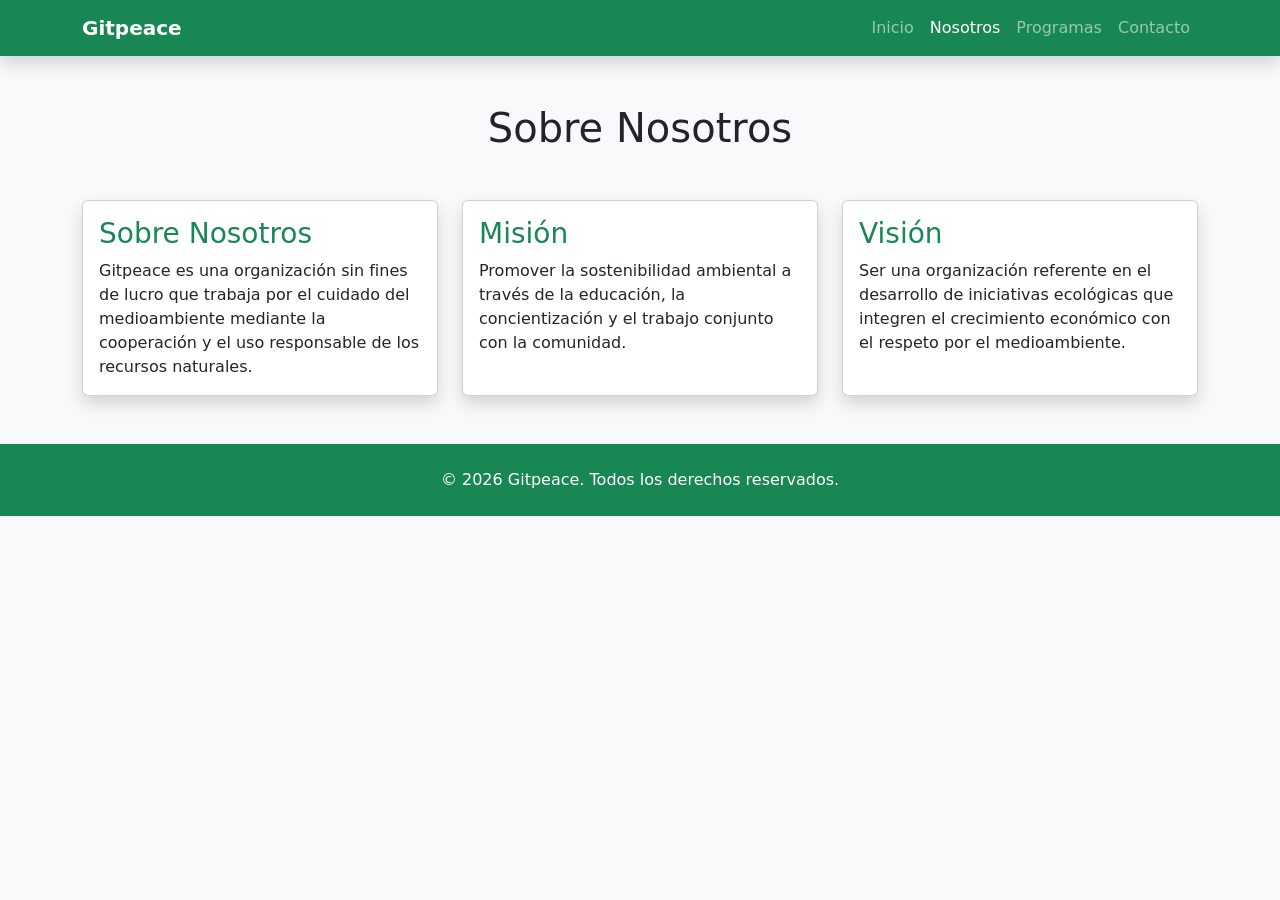
==== HTML/nosotros/nosotros.html @ 9cf47833 "Integracion de Bootstrap en Gitpeace" ====
<!DOCTYPE html>
<html lang="es">
<head>
    <meta charset="UTF-8">
    <meta name="viewport" content="width=device-width, initial-scale=1.0">
    <title>Nosotros - Gitpeace</title>

    <link href="https://cdn.jsdelivr.net/npm/bootstrap@5.3.3/dist/css/bootstrap.min.css" rel="stylesheet">
    <link rel="stylesheet" href="../css/style.css">
</head>

<body class="bg-light">

    <!-- NAVBAR -->

    <nav class="navbar navbar-expand-lg navbar-dark bg-success shadow">
        <div class="container">

            <a class="navbar-brand fw-bold" href="../index.html">
                Gitpeace
            </a>

            <button class="navbar-toggler" type="button"
                data-bs-toggle="collapse"
                data-bs-target="#menu">

                <span class="navbar-toggler-icon"></span>

            </button>

            <div class="collapse navbar-collapse" id="menu">

                <ul class="navbar-nav ms-auto">

                    <li class="nav-item">
                        <a class="nav-link" href="../index.html">Inicio</a>
                    </li>

                    <li class="nav-item">
                        <a class="nav-link active" href="nosotros.html">Nosotros</a>
                    </li>

                    <li class="nav-item">
                        <a class="nav-link" href="../programas/programas.html">Programas</a>
                    </li>

                    <li class="nav-item">
                        <a class="nav-link" href="../contacto/contacto.html">Contacto</a>
                    </li>

                </ul>

            </div>

        </div>
    </nav>

    <!-- CONTENIDO -->

    <main class="container my-5">

        <h1 class="text-center mb-5">
            Sobre Nosotros
        </h1>

        <div class="row g-4">

            <div class="col-md-4">

                <div class="card h-100 shadow">

                    <div class="card-body">

                        <h3 class="card-title text-success">
                            Sobre Nosotros
                        </h3>

                        <p class="card-text">
                            Gitpeace es una organización sin fines de lucro que trabaja por el cuidado del medioambiente mediante la cooperación y el uso responsable de los recursos naturales.
                        </p>

                    </div>

                </div>

            </div>

            <div class="col-md-4">

                <div class="card h-100 shadow">

                    <div class="card-body">

                        <h3 class="card-title text-success">
                            Misión
                        </h3>

                        <p class="card-text">
                            Promover la sostenibilidad ambiental a través de la educación, la concientización y el trabajo conjunto con la comunidad.
                        </p>

                    </div>

                </div>

            </div>

            <div class="col-md-4">

                <div class="card h-100 shadow">

                    <div class="card-body">

                        <h3 class="card-title text-success">
                            Visión
                        </h3>

                        <p class="card-text">
                            Ser una organización referente en el desarrollo de iniciativas ecológicas que integren el crecimiento económico con el respeto por el medioambiente.
                        </p>

                    </div>

                </div>

            </div>

        </div>

    </main>

    <!-- FOOTER -->

    <footer class="bg-success text-white text-center py-4 mt-5">

        <p class="mb-0">
            &copy; 2026 Gitpeace. Todos los derechos reservados.
        </p>

    </footer>

    <script src="https://cdn.jsdelivr.net/npm/bootstrap@5.3.3/dist/js/bootstrap.bundle.min.js"></script>

</body>
</html>
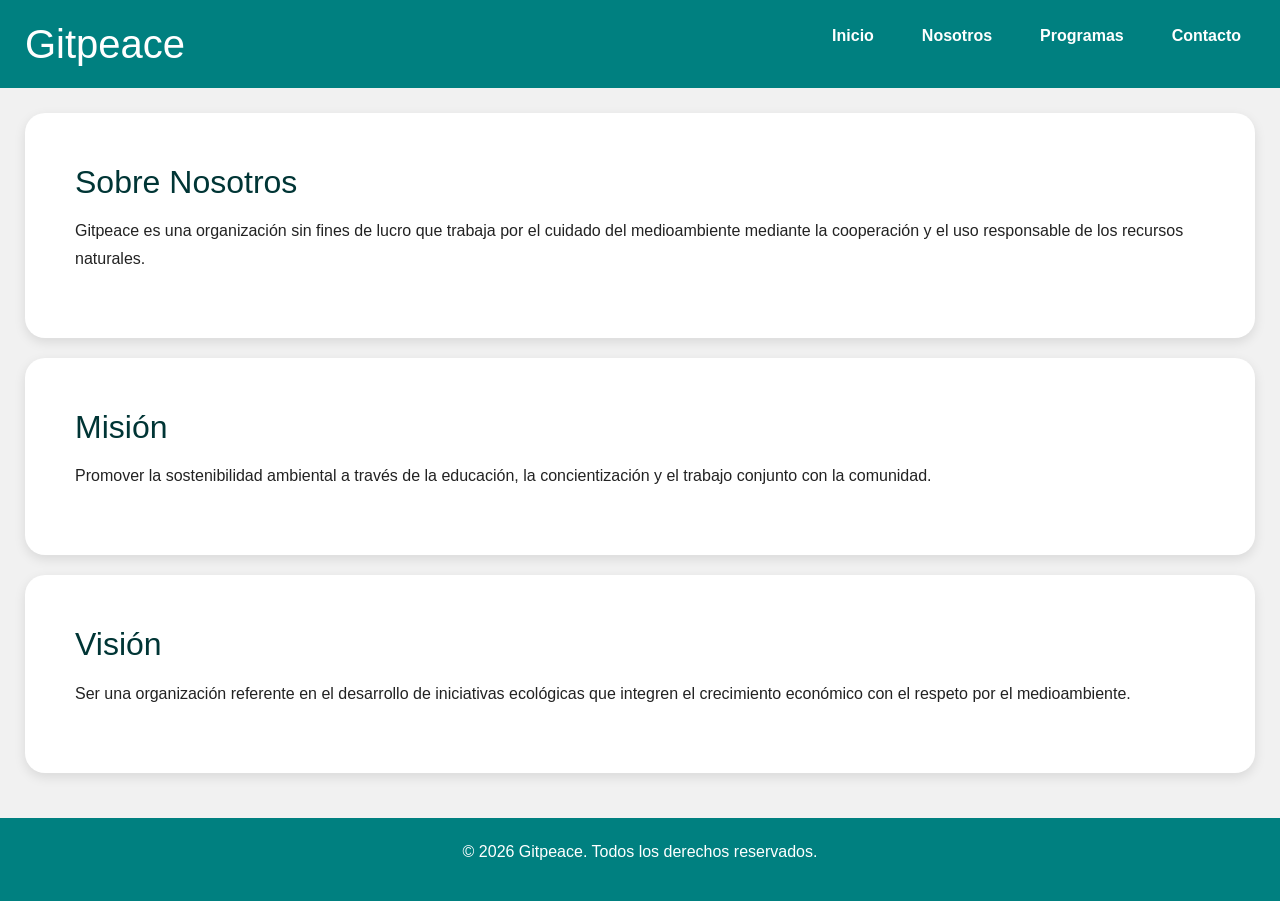
==== commit c145e83e: "arreglé los links al css" ====
--- a/HTML/nosotros/nosotros.html
+++ b/HTML/nosotros/nosotros.html
@@ -5,141 +5,49 @@
     <meta name="viewport" content="width=device-width, initial-scale=1.0">
     <title>Nosotros - Gitpeace</title>
 
-    <link href="https://cdn.jsdelivr.net/npm/bootstrap@5.3.3/dist/css/bootstrap.min.css" rel="stylesheet">
-    <link rel="stylesheet" href="../css/style.css">
+    <link rel="stylesheet" href="https://cdn.jsdelivr.net/npm/bootstrap@5.3.0/dist/css/bootstrap.min.css">
+    <link rel="stylesheet" href="../css/estilos.css">
 </head>
+<body>
 
-<body class="bg-light">
+<header id="header">
+    <h1 id="header h1">Gitpeace</h1>
+    <nav id="nav ul li a">
+        <ul>
+            <li><a href="../index.html">Inicio</a></li>
+            <li><a href="nosotros.html">Nosotros</a></li>
+            <li><a href="../programas/programas.html">Programas</a></li>
+            <li><a href="../contacto/contacto.html">Contacto</a></li>
+        </ul>
+    </nav>
+</header>
 
-    <!-- NAVBAR -->
+<main font-family="Arial, sans-serif">
+    <section>
+        <h2 id="h2">Sobre Nosotros</h2>
+        <p>
+            Gitpeace es una organización sin fines de lucro que trabaja por el cuidado del medioambiente mediante la cooperación y el uso responsable de los recursos naturales.
+        </p>
+    </section>
 
-    <nav class="navbar navbar-expand-lg navbar-dark bg-success shadow">
-        <div class="container">
+    <section>
+        <h2 id="h2">Misión</h2>
+        <p>
+            Promover la sostenibilidad ambiental a través de la educación, la concientización y el trabajo conjunto con la comunidad.
+        </p>
+    </section>
 
-            <a class="navbar-brand fw-bold" href="../index.html">
-                Gitpeace
-            </a>
+    <section>
+        <h2 id="h2">Visión</h2>
+        <p>
+            Ser una organización referente en el desarrollo de iniciativas ecológicas que integren el crecimiento económico con el respeto por el medioambiente.
+        </p>
+    </section>
+</main>
 
-            <button class="navbar-toggler" type="button"
-                data-bs-toggle="collapse"
-                data-bs-target="#menu">
-
-                <span class="navbar-toggler-icon"></span>
-
-            </button>
-
-            <div class="collapse navbar-collapse" id="menu">
-
-                <ul class="navbar-nav ms-auto">
-
-                    <li class="nav-item">
-                        <a class="nav-link" href="../index.html">Inicio</a>
-                    </li>
-
-                    <li class="nav-item">
-                        <a class="nav-link active" href="nosotros.html">Nosotros</a>
-                    </li>
-
-                    <li class="nav-item">
-                        <a class="nav-link" href="../programas/programas.html">Programas</a>
-                    </li>
-
-                    <li class="nav-item">
-                        <a class="nav-link" href="../contacto/contacto.html">Contacto</a>
-                    </li>
-
-                </ul>
-
-            </div>
-
-        </div>
-    </nav>
-
-    <!-- CONTENIDO -->
-
-    <main class="container my-5">
-
-        <h1 class="text-center mb-5">
-            Sobre Nosotros
-        </h1>
-
-        <div class="row g-4">
-
-            <div class="col-md-4">
-
-                <div class="card h-100 shadow">
-
-                    <div class="card-body">
-
-                        <h3 class="card-title text-success">
-                            Sobre Nosotros
-                        </h3>
-
-                        <p class="card-text">
-                            Gitpeace es una organización sin fines de lucro que trabaja por el cuidado del medioambiente mediante la cooperación y el uso responsable de los recursos naturales.
-                        </p>
-
-                    </div>
-
-                </div>
-
-            </div>
-
-            <div class="col-md-4">
-
-                <div class="card h-100 shadow">
-
-                    <div class="card-body">
-
-                        <h3 class="card-title text-success">
-                            Misión
-                        </h3>
-
-                        <p class="card-text">
-                            Promover la sostenibilidad ambiental a través de la educación, la concientización y el trabajo conjunto con la comunidad.
-                        </p>
-
-                    </div>
-
-                </div>
-
-            </div>
-
-            <div class="col-md-4">
-
-                <div class="card h-100 shadow">
-
-                    <div class="card-body">
-
-                        <h3 class="card-title text-success">
-                            Visión
-                        </h3>
-
-                        <p class="card-text">
-                            Ser una organización referente en el desarrollo de iniciativas ecológicas que integren el crecimiento económico con el respeto por el medioambiente.
-                        </p>
-
-                    </div>
-
-                </div>
-
-            </div>
-
-        </div>
-
-    </main>
-
-    <!-- FOOTER -->
-
-    <footer class="bg-success text-white text-center py-4 mt-5">
-
-        <p class="mb-0">
-            &copy; 2026 Gitpeace. Todos los derechos reservados.
-        </p>
-
-    </footer>
-
-    <script src="https://cdn.jsdelivr.net/npm/bootstrap@5.3.3/dist/js/bootstrap.bundle.min.js"></script>
+<footer id="footer">
+    <p>&copy; 2026 Gitpeace. Todos los derechos reservados.</p>
+</footer>
 
 </body>
 </html>
--- a/HTML/css/estilos.css
+++ b/HTML/css/estilos.css
@@ -0,0 +1,227 @@
+/*Reset*/
+*{
+    margin: 0;
+    padding: 0;
+    box-sizing: border-box;
+}
+
+/* Variables */
+:root {
+    --color-principal: teal;
+    --color-texto: #222;
+    --color-fondo: #f1f1f1;
+    --fuente-principal: Arial, sans-serif;
+ 
+}
+
+/* Estilos de body*/
+body {
+    font-family: var(--fuente-principal);
+    color: var(--color-texto);
+    background-color: var(--color-fondo)
+}
+
+/* =========================
+   MAIN Y SECCIONES
+========================= */
+
+main {
+    padding: 25px;
+}
+
+
+section{
+    background: white;
+    padding: 50px;
+    margin-bottom: 20px;
+    border-radius: 20px;
+}
+
+/* =========================
+   TITULOS
+========================= */
+
+h1 {
+    font-size: 2.5rem;
+    margin-bottom: 1rem;
+}
+
+h2 {
+    font-size: 2rem;
+    color: teal;
+    margin-bottom: 1rem;
+}
+
+h3 {
+    font-size: 1.5rem;
+    margin-bottom: 0.5rem;
+}
+
+/* =========================
+   PARRAFOS
+========================= */
+
+p {
+    margin-bottom: 1rem;
+    line-height: 1.7;
+}
+
+/* =========================
+   ARTICLES
+========================= */
+
+article {
+    margin-bottom: 2rem;
+    padding: 1rem;
+}
+
+img {
+    max-width: 100%;
+    height: auto;
+    border-radius: 8px;
+}
+
+
+/*ID CIERRE*/
+
+#cierre{
+    background-color: var(--color-principal);
+    color: white;
+    text-align: center;
+    border-radius: 20px;
+    
+}
+
+#cierre h3{
+    font-size: 35px;
+}
+
+#cierre p{
+    font-size: 1.0rem;
+    line-height: 1.5rem;
+}
+
+#cierre a{
+    color:#7ed6df;
+    text-decoration: none;
+    font-weight: bold;
+}
+
+/*Botones*/
+.boton{
+    display: inline-block;
+    margin-top: 10px;
+    padding: 10px;
+    background-color: var(--color-principal);
+    text-decoration: none;
+    color: var(--color-fondo);
+    border-radius: 5px;
+
+}
+
+.boton:hover{
+    background-color: #7ed6df;
+}
+
+article{
+    background: white;
+    padding: 50px;
+    margin-bottom: 20px;
+    border-radius: 20px;
+
+    box-shadow: 0 4px 12px rgba(0,0,0,0.1);
+    transition: transform 0.3s ease;
+}
+
+article:hover{
+            transform: scale(1.02);
+        }
+
+        /* =========================
+   HEADER Y NAV
+========================= */
+
+header {
+    background-color: var(--color-principal);
+    padding: 20px 25px;
+    display: flex;
+    align-items: center;
+    justify-content: space-between;
+}
+
+header h1 {
+    color: white;
+    margin-bottom: 0;
+}
+
+nav ul {
+    list-style: none;
+    display: flex;
+    gap: 20px;
+}
+
+nav ul li a {
+    color: white;
+    text-decoration: none;
+    font-weight: bold;
+    padding: 8px 14px;
+    border-radius: 6px;
+    transition: background-color 0.3s ease;
+}
+
+nav ul li a:hover {
+    background-color: #7ed6df;
+    color: var(--color-texto);
+}
+
+h2{
+    color: rgb(0, 53, 53);
+}
+
+/* =========================
+   SECCIONES - INDEX
+========================= */
+
+section {
+    background: white;
+    padding: 50px;
+    margin-bottom: 20px;
+    border-radius: 20px;
+    box-shadow: 0 4px 12px rgba(0,0,0,0.1);
+    transition: transform 0.3s ease;
+}
+
+section:hover {
+    transform: scale(1.02);
+}
+
+section img {
+    display: block;
+    margin: 0 auto 20px auto;
+}
+
+section ul {
+    margin-left: 20px;
+    margin-bottom: 1rem;
+}
+
+section ul li {
+    line-height: 1.9;
+}
+
+section a {
+    color: var(--color-principal);
+    text-decoration: none;
+    font-weight: bold;
+}
+
+section a:hover {
+    color: #7ed6df;
+}
+
+footer {
+    background-color: var(--color-principal);
+    color: white;
+    text-align: center;
+    padding: 20px 25px;
+}
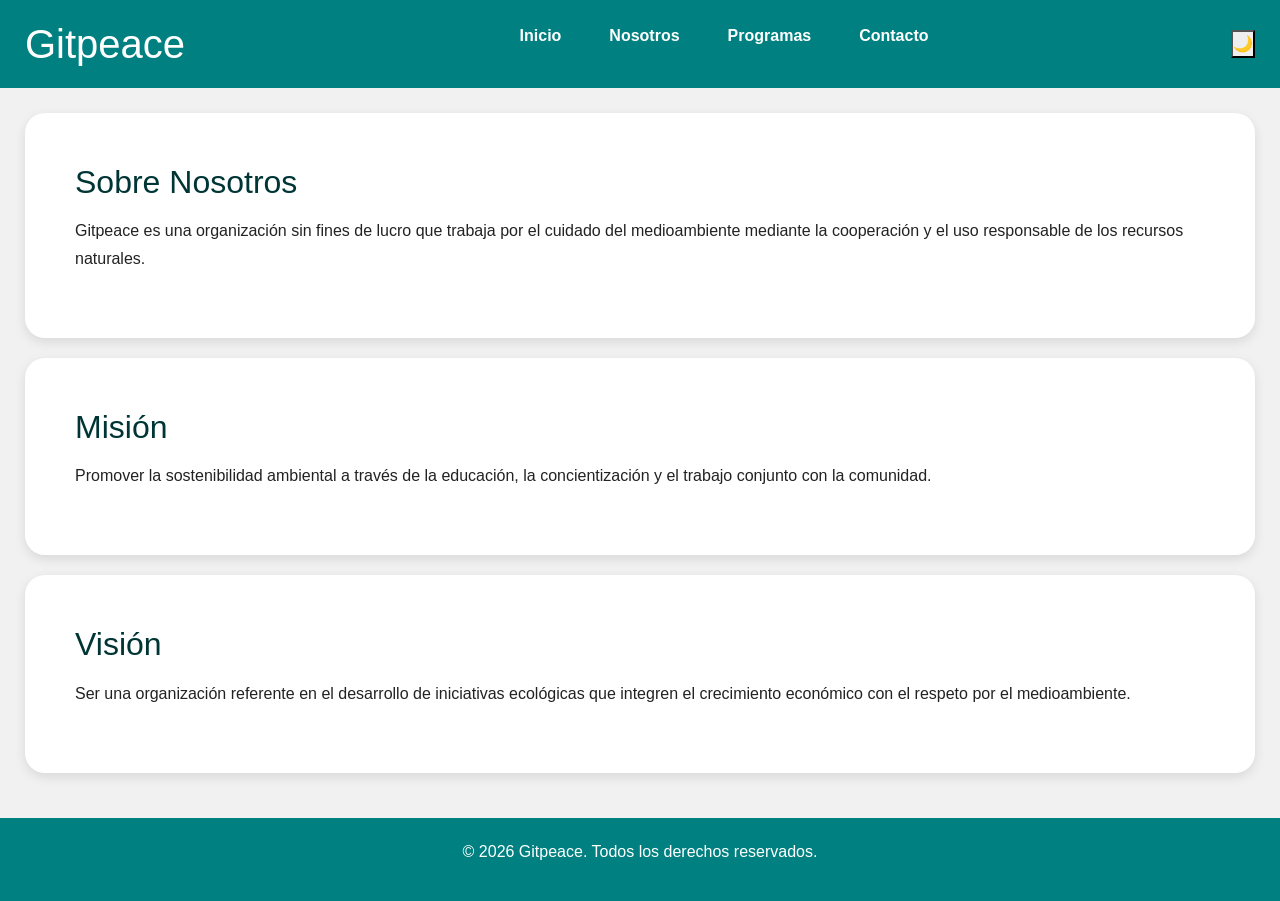
==== commit e0abbf1a: "modo oscuro con javascript" ====
--- a/HTML/nosotros/nosotros.html
+++ b/HTML/nosotros/nosotros.html
@@ -20,6 +20,7 @@
             <li><a href="../contacto/contacto.html">Contacto</a></li>
         </ul>
     </nav>
+    <button id="toggleModo" onclick="toggleModoOscuro()">🌙</button>
 </header>
 
 <main font-family="Arial, sans-serif">
@@ -48,6 +49,6 @@
 <footer id="footer">
     <p>&copy; 2026 Gitpeace. Todos los derechos reservados.</p>
 </footer>
-
+<script src="../js/script.js"></script>
 </body>
 </html>
--- a/HTML/css/estilos.css
+++ b/HTML/css/estilos.css
@@ -224,4 +224,22 @@
     color: white;
     text-align: center;
     padding: 20px 25px;
+}
+
+body.oscuro {
+    --color-principal: #1a6363;
+    --color-fondo: #1a1a1a;
+    --color-texto: #f1f1f1;
+    background-color: var(--color-fondo);
+    color: var(--color-texto);
+}
+
+body.oscuro section,
+body.oscuro article {
+    background-color: #2a2a2a;
+}
+
+body.oscuro header,
+body.oscuro footer {
+    background-color: #111;
 }
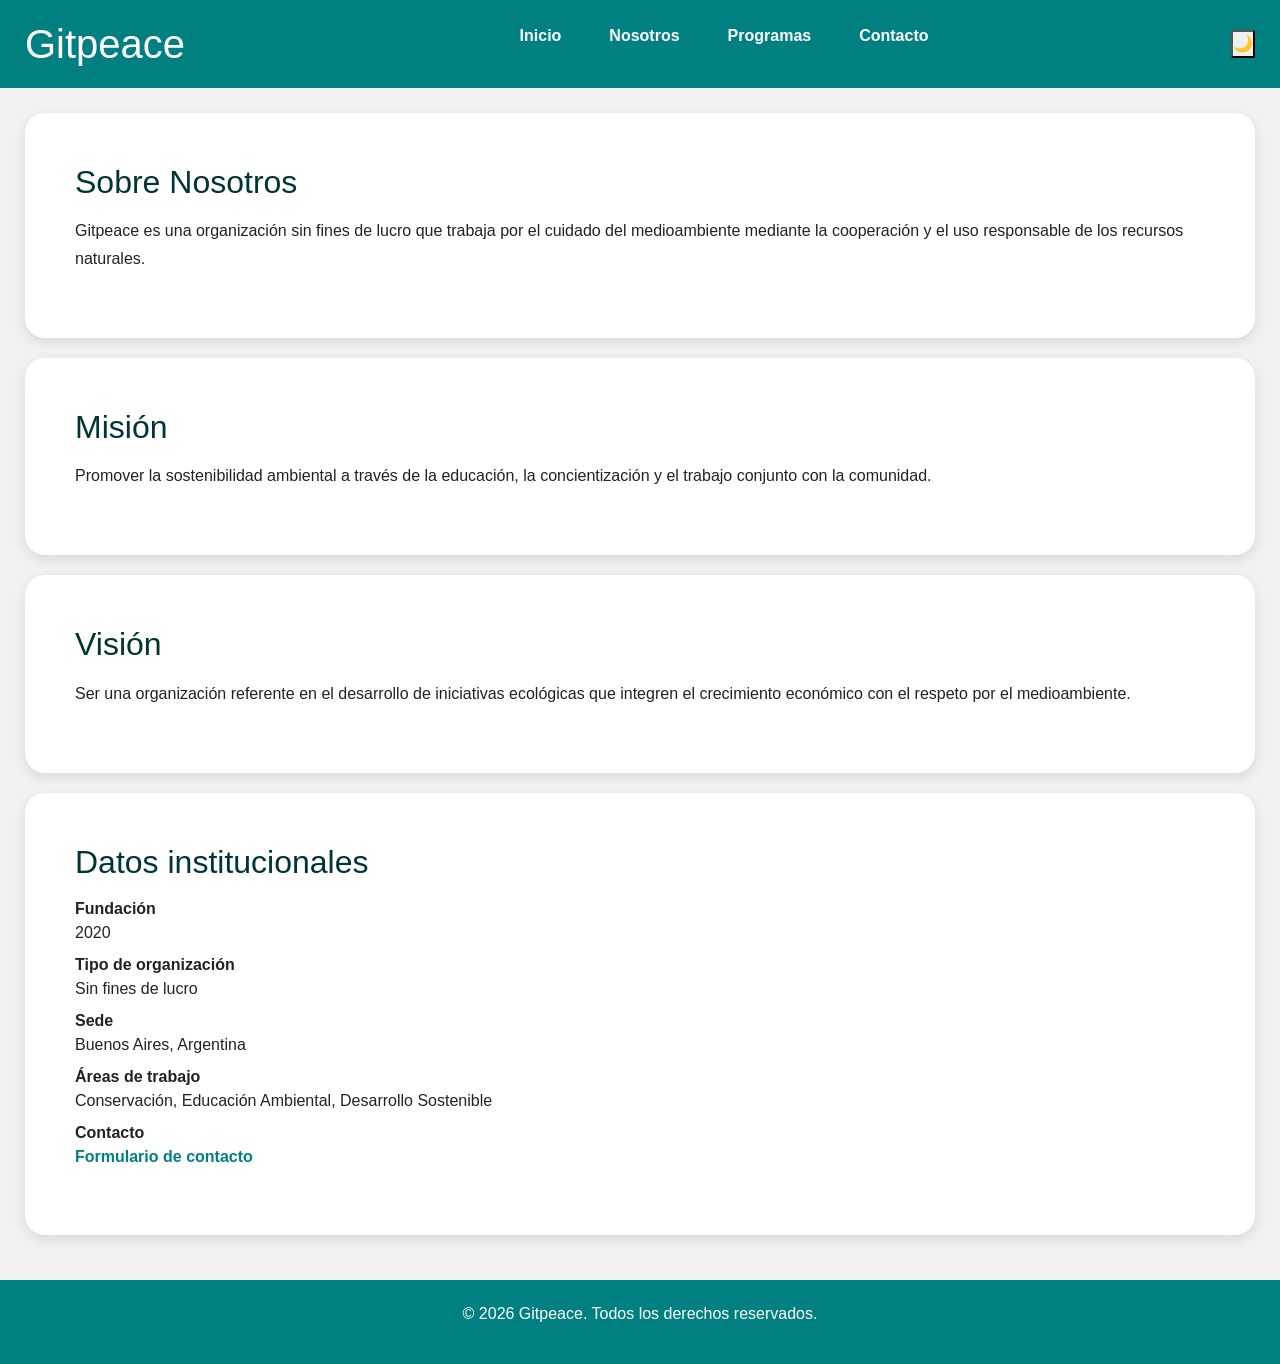
==== commit bdc5591a: "fix: nosotros.html: datos institucionales clave y jerarquías" ====
--- a/HTML/nosotros/nosotros.html
+++ b/HTML/nosotros/nosotros.html
@@ -1,3 +1,4 @@
+<!--
 <!DOCTYPE html>
 <html lang="es">
 <head>
@@ -51,4 +52,82 @@
 </footer>
 <script src="../js/script.js"></script>
 </body>
+</html>
+-->
+
+<!DOCTYPE html>
+<html lang="es">
+<head>
+    <meta charset="UTF-8">
+    <meta name="viewport" content="width=device-width, initial-scale=1.0">
+    <title>Nosotros - Gitpeace</title>
+    <link rel="stylesheet" href="https://cdn.jsdelivr.net/npm/bootstrap@5.3.0/dist/css/bootstrap.min.css">
+    <link rel="stylesheet" href="../css/estilos.css">
+</head>
+<body>
+
+<header>
+    <h1>Gitpeace</h1>
+    <nav>
+        <ul>
+            <li><a href="../index.html">Inicio</a></li>
+            <li><a href="nosotros.html">Nosotros</a></li>
+            <li><a href="../programas/programas.html">Programas</a></li>
+            <li><a href="../contactos/contacto.html">Contacto</a></li>
+        </ul>
+    </nav>
+    <button id="toggleModo" onclick="toggleModoOscuro()">🌙</button>
+</header>
+
+<main>
+    <section>
+        <h2>Sobre Nosotros</h2>
+        <p>
+            Gitpeace es una organización sin fines de lucro que trabaja por el cuidado del medioambiente 
+            mediante la cooperación y el uso responsable de los recursos naturales.
+        </p>
+    </section>
+
+    <section>
+        <h2>Misión</h2>
+        <p>
+            Promover la sostenibilidad ambiental a través de la educación, la concientización 
+            y el trabajo conjunto con la comunidad.
+        </p>
+    </section>
+
+    <section>
+        <h2>Visión</h2>
+        <p>
+            Ser una organización referente en el desarrollo de iniciativas ecológicas que integren 
+            el crecimiento económico con el respeto por el medioambiente.
+        </p>
+    </section>
+
+    <section>
+        <h2>Datos institucionales</h2>
+        <dl>
+            <dt>Fundación</dt>
+            <dd>2020</dd>
+
+            <dt>Tipo de organización</dt>
+            <dd>Sin fines de lucro</dd>
+
+            <dt>Sede</dt>
+            <dd>Buenos Aires, Argentina</dd>
+
+            <dt>Áreas de trabajo</dt>
+            <dd>Conservación, Educación Ambiental, Desarrollo Sostenible</dd>
+
+            <dt>Contacto</dt>
+            <dd><a href="../contactos/contacto.html">Formulario de contacto</a></dd>
+        </dl>
+    </section>
+</main>
+
+<footer>
+    <p>&copy; 2026 Gitpeace. Todos los derechos reservados.</p>
+</footer>
+<script src="../js/script.js"></script>
+</body>
 </html>
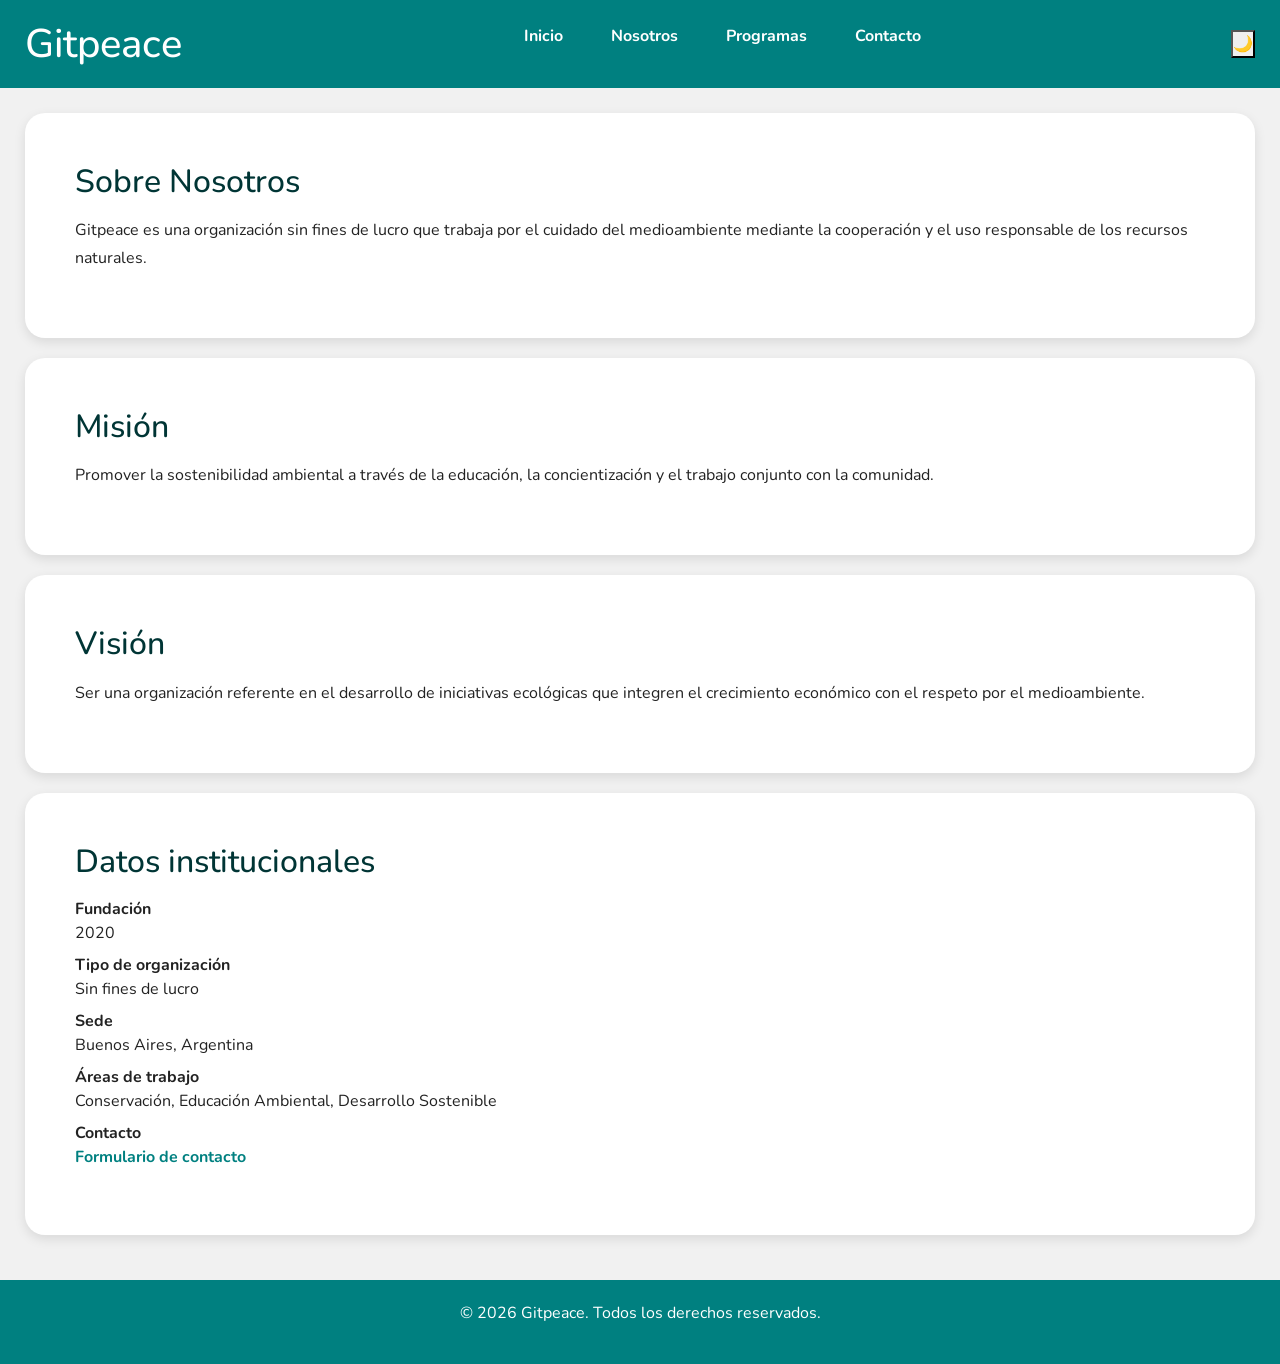
==== commit 879a6f0f: "fix: google font en todos los archivos" ====
--- a/HTML/nosotros/nosotros.html
+++ b/HTML/nosotros/nosotros.html
@@ -1,60 +1,3 @@
-<!--
-<!DOCTYPE html>
-<html lang="es">
-<head>
-    <meta charset="UTF-8">
-    <meta name="viewport" content="width=device-width, initial-scale=1.0">
-    <title>Nosotros - Gitpeace</title>
-
-    <link rel="stylesheet" href="https://cdn.jsdelivr.net/npm/bootstrap@5.3.0/dist/css/bootstrap.min.css">
-    <link rel="stylesheet" href="../css/estilos.css">
-</head>
-<body>
-
-<header id="header">
-    <h1 id="header h1">Gitpeace</h1>
-    <nav id="nav ul li a">
-        <ul>
-            <li><a href="../index.html">Inicio</a></li>
-            <li><a href="nosotros.html">Nosotros</a></li>
-            <li><a href="../programas/programas.html">Programas</a></li>
-            <li><a href="../contacto/contacto.html">Contacto</a></li>
-        </ul>
-    </nav>
-    <button id="toggleModo" onclick="toggleModoOscuro()">🌙</button>
-</header>
-
-<main font-family="Arial, sans-serif">
-    <section>
-        <h2 id="h2">Sobre Nosotros</h2>
-        <p>
-            Gitpeace es una organización sin fines de lucro que trabaja por el cuidado del medioambiente mediante la cooperación y el uso responsable de los recursos naturales.
-        </p>
-    </section>
-
-    <section>
-        <h2 id="h2">Misión</h2>
-        <p>
-            Promover la sostenibilidad ambiental a través de la educación, la concientización y el trabajo conjunto con la comunidad.
-        </p>
-    </section>
-
-    <section>
-        <h2 id="h2">Visión</h2>
-        <p>
-            Ser una organización referente en el desarrollo de iniciativas ecológicas que integren el crecimiento económico con el respeto por el medioambiente.
-        </p>
-    </section>
-</main>
-
-<footer id="footer">
-    <p>&copy; 2026 Gitpeace. Todos los derechos reservados.</p>
-</footer>
-<script src="../js/script.js"></script>
-</body>
-</html>
--->
-
 <!DOCTYPE html>
 <html lang="es">
 <head>
@@ -63,6 +6,9 @@
     <title>Nosotros - Gitpeace</title>
     <link rel="stylesheet" href="https://cdn.jsdelivr.net/npm/bootstrap@5.3.0/dist/css/bootstrap.min.css">
     <link rel="stylesheet" href="../css/estilos.css">
+    <link rel="preconnect" href="https://fonts.googleapis.com">
+    <link rel="preconnect" href="https://fonts.gstatic.com" crossorigin>
+    <link href="https://fonts.googleapis.com/css2?family=Nunito:wght@400;700&display=swap" rel="stylesheet">
 </head>
 <body>
 
--- a/HTML/css/estilos.css
+++ b/HTML/css/estilos.css
@@ -10,7 +10,7 @@
     --color-principal: teal;
     --color-texto: #222;
     --color-fondo: #f1f1f1;
-    --fuente-principal: Arial, sans-serif;
+    --fuente-principal: 'Nunito', Arial, sans-serif;
  
 }
 
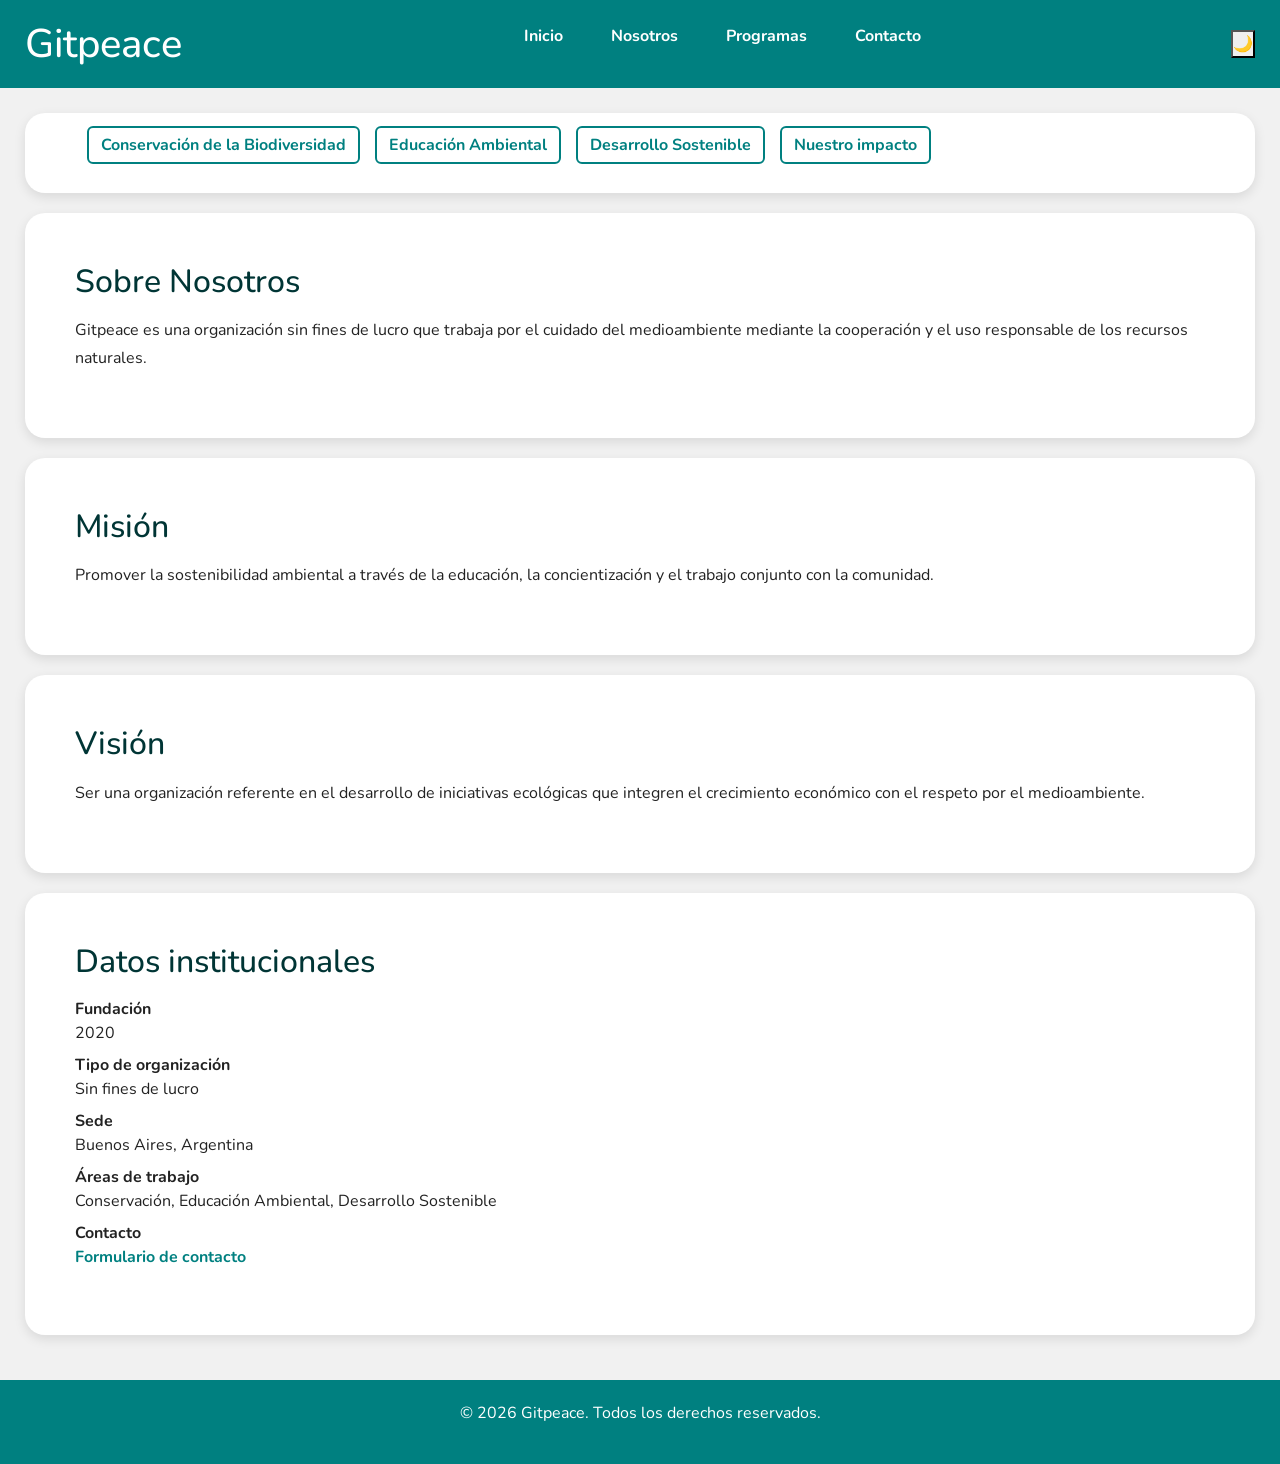
==== commit 56165294: "feat: indice de navegacion interna en cada pagina" ====
--- a/HTML/nosotros/nosotros.html
+++ b/HTML/nosotros/nosotros.html
@@ -26,6 +26,14 @@
 </header>
 
 <main>
+    <nav id="indice-programas">
+    <ul>
+        <li><a href="#biodiversidad">Conservación de la Biodiversidad</a></li>
+        <li><a href="#educacion-ambiental">Educación Ambiental</a></li>
+        <li><a href="#desarrollo-sostenible">Desarrollo Sostenible</a></li>
+        <li><a href="#impacto-general">Nuestro impacto</a></li>
+    </ul>
+    </nav>
     <section>
         <h2>Sobre Nosotros</h2>
         <p>
--- a/HTML/css/estilos.css
+++ b/HTML/css/estilos.css
@@ -76,12 +76,10 @@
 }
 
 img {
-    max-width: 100%;
+    max-width: 400px;
     height: auto;
     border-radius: 8px;
 }
-
-
 /*ID CIERRE*/
 
 #cierre{
@@ -242,4 +240,38 @@
 body.oscuro header,
 body.oscuro footer {
     background-color: #111;
+}
+
+#indice-programas,
+#indice-nosotros {
+    background: white;
+    padding: 20px 30px;
+    border-radius: 20px;
+    margin-bottom: 20px;
+    box-shadow: 0 4px 12px rgba(0,0,0,0.1);
+}
+
+#indice-programas ul,
+#indice-nosotros ul {
+    list-style: none;
+    display: flex;
+    gap: 15px;
+    flex-wrap: wrap;
+}
+
+#indice-programas ul li a,
+#indice-nosotros ul li a {
+    color: var(--color-principal);
+    font-weight: bold;
+    text-decoration: none;
+    padding: 6px 12px;
+    border: 2px solid var(--color-principal);
+    border-radius: 6px;
+    transition: background-color 0.3s ease;
+}
+
+#indice-programas ul li a:hover,
+#indice-nosotros ul li a:hover {
+    background-color: var(--color-principal);
+    color: white;
 }
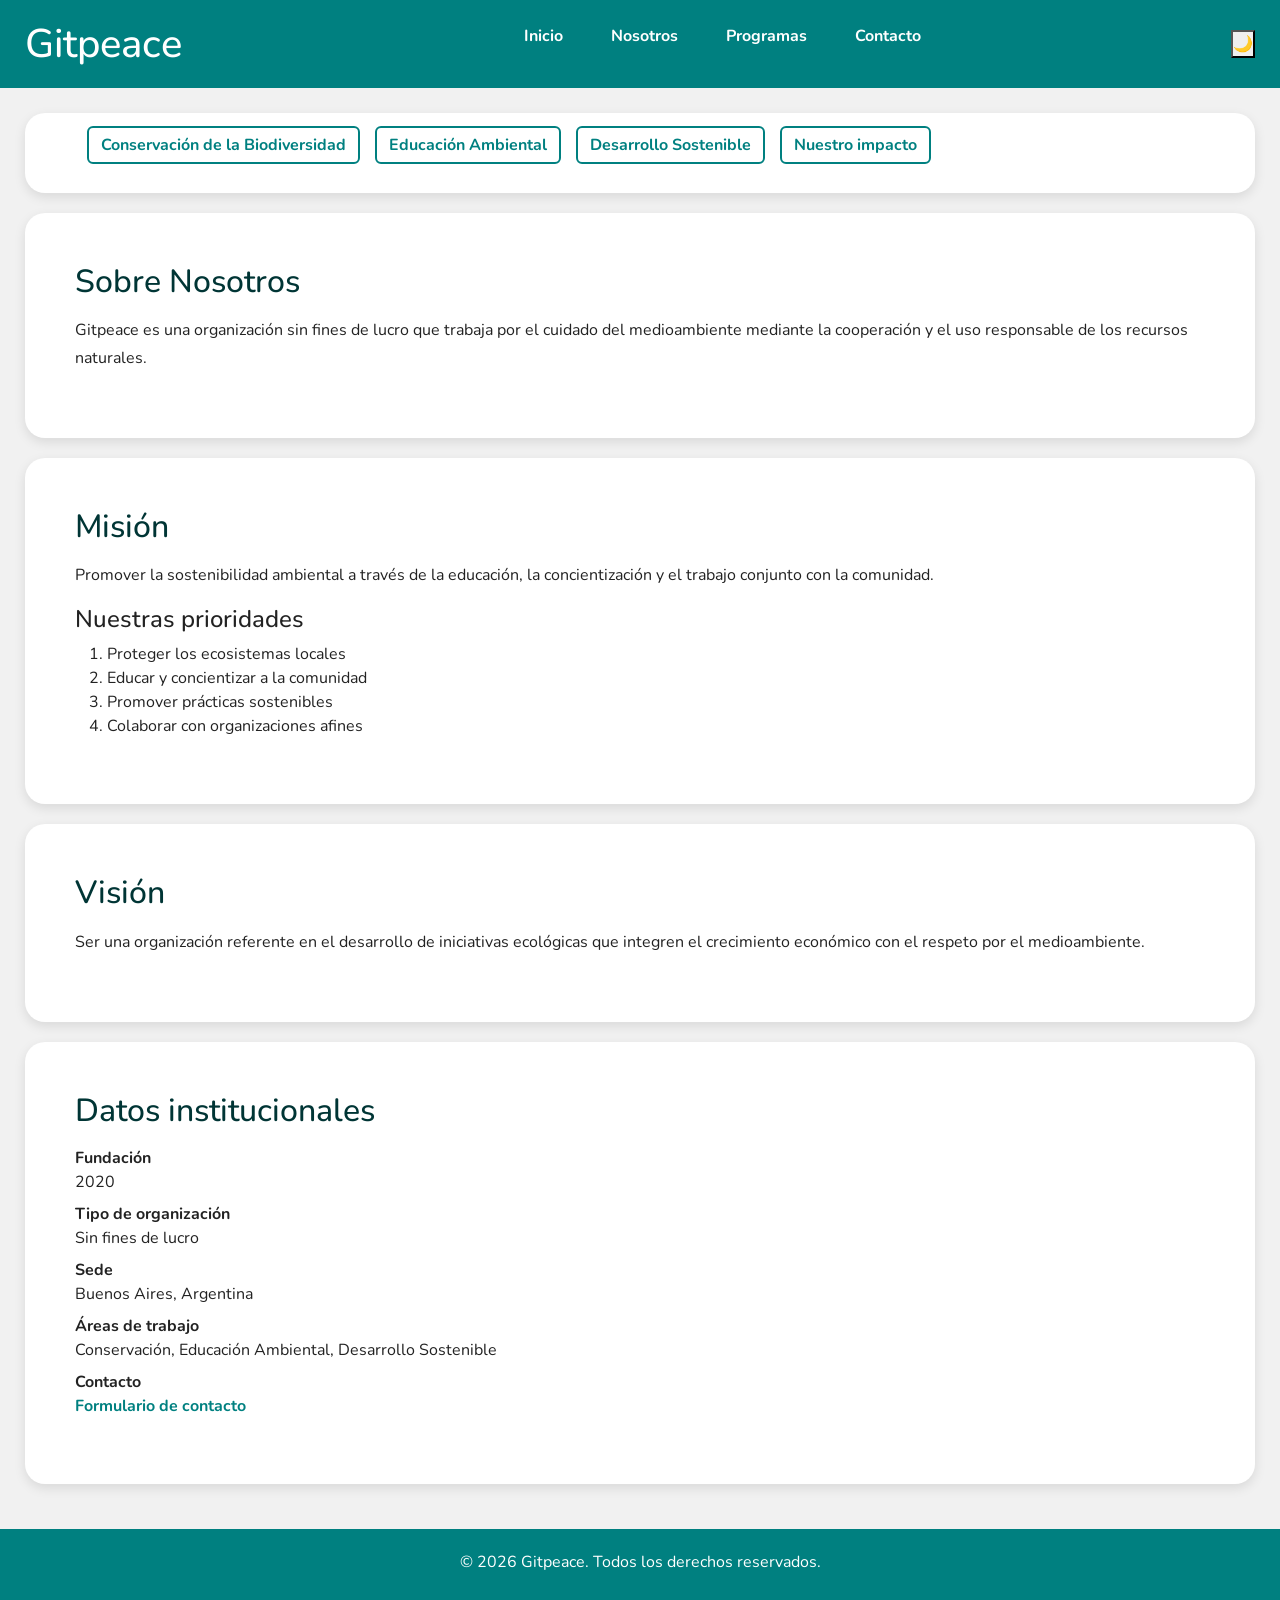
==== commit 6d7e52ec: "feat: nosotros: metí una lista ordenada" ====
--- a/HTML/nosotros/nosotros.html
+++ b/HTML/nosotros/nosotros.html
@@ -48,6 +48,13 @@
             Promover la sostenibilidad ambiental a través de la educación, la concientización 
             y el trabajo conjunto con la comunidad.
         </p>
+        <h3>Nuestras prioridades</h3>
+            <ol>
+                <li>Proteger los ecosistemas locales</li>
+                <li>Educar y concientizar a la comunidad</li>
+                <li>Promover prácticas sostenibles</li>
+                <li>Colaborar con organizaciones afines</li>
+            </ol>
     </section>
 
     <section>
